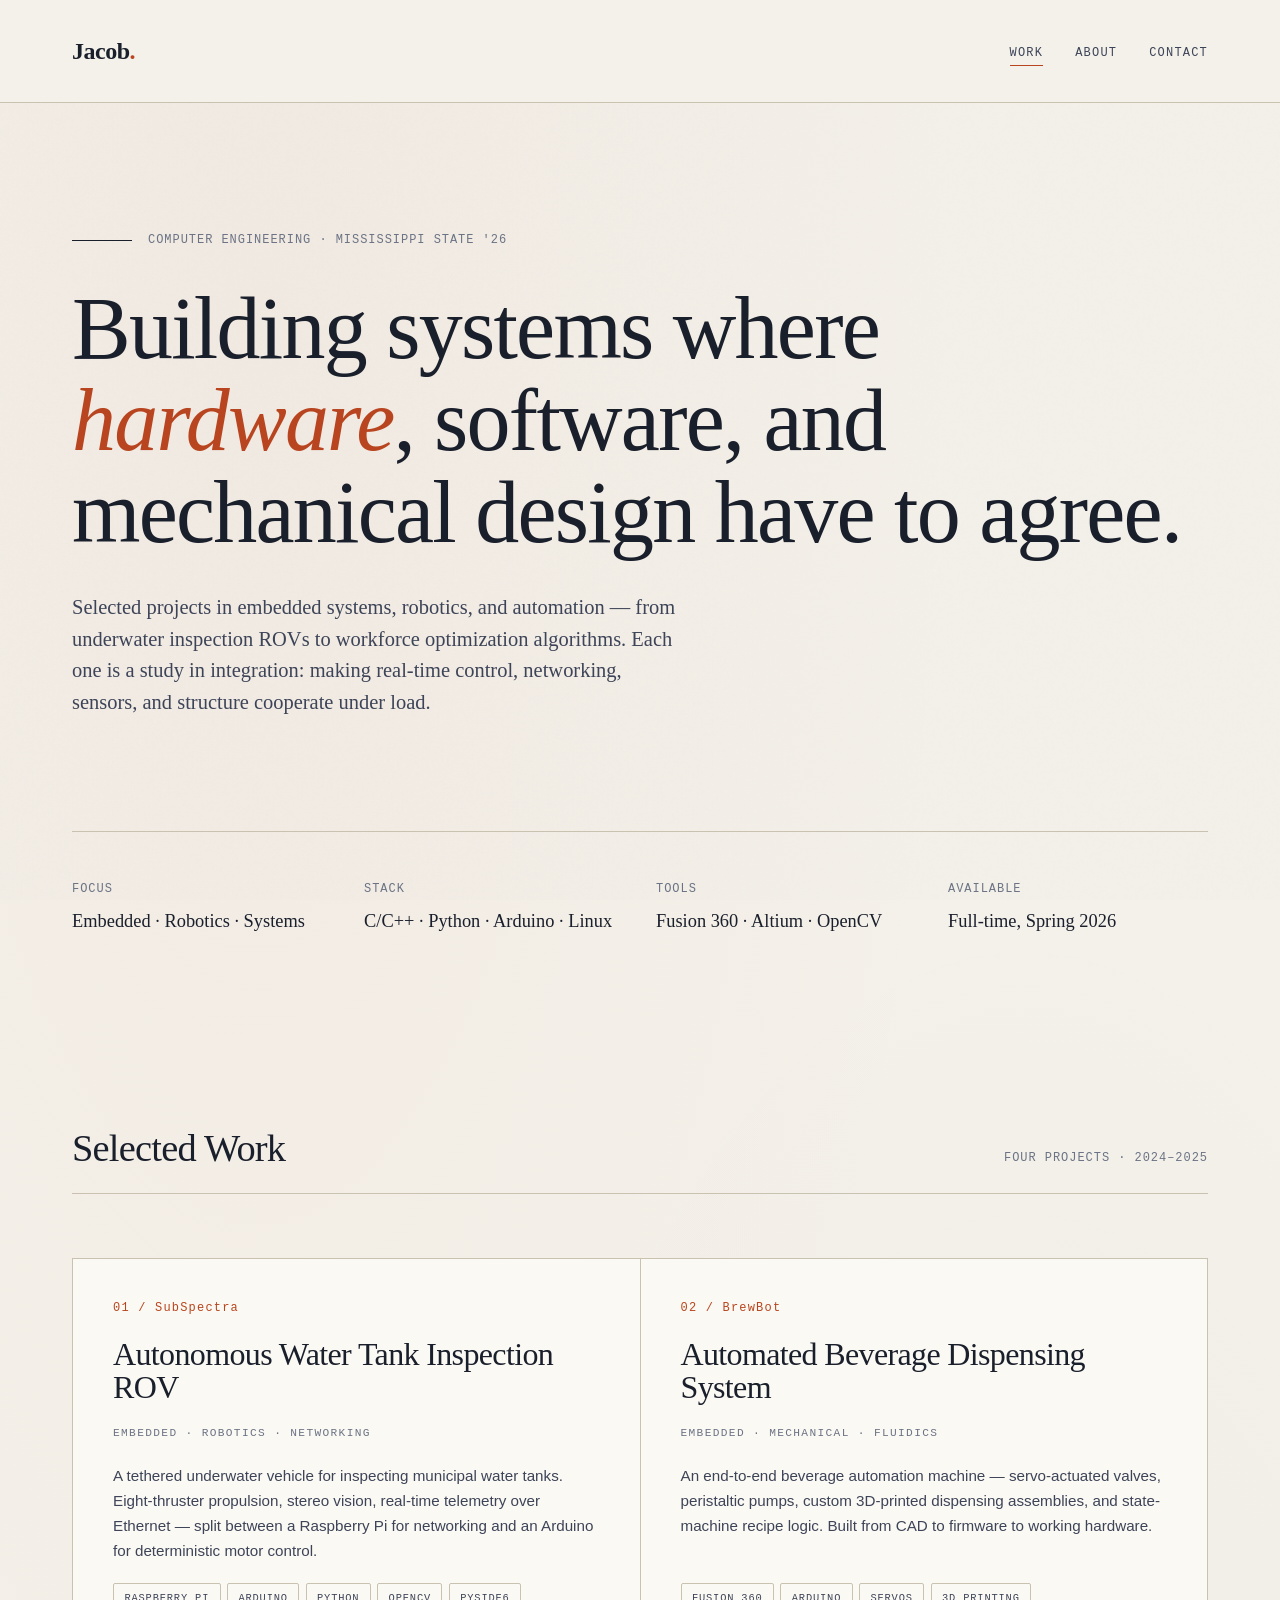
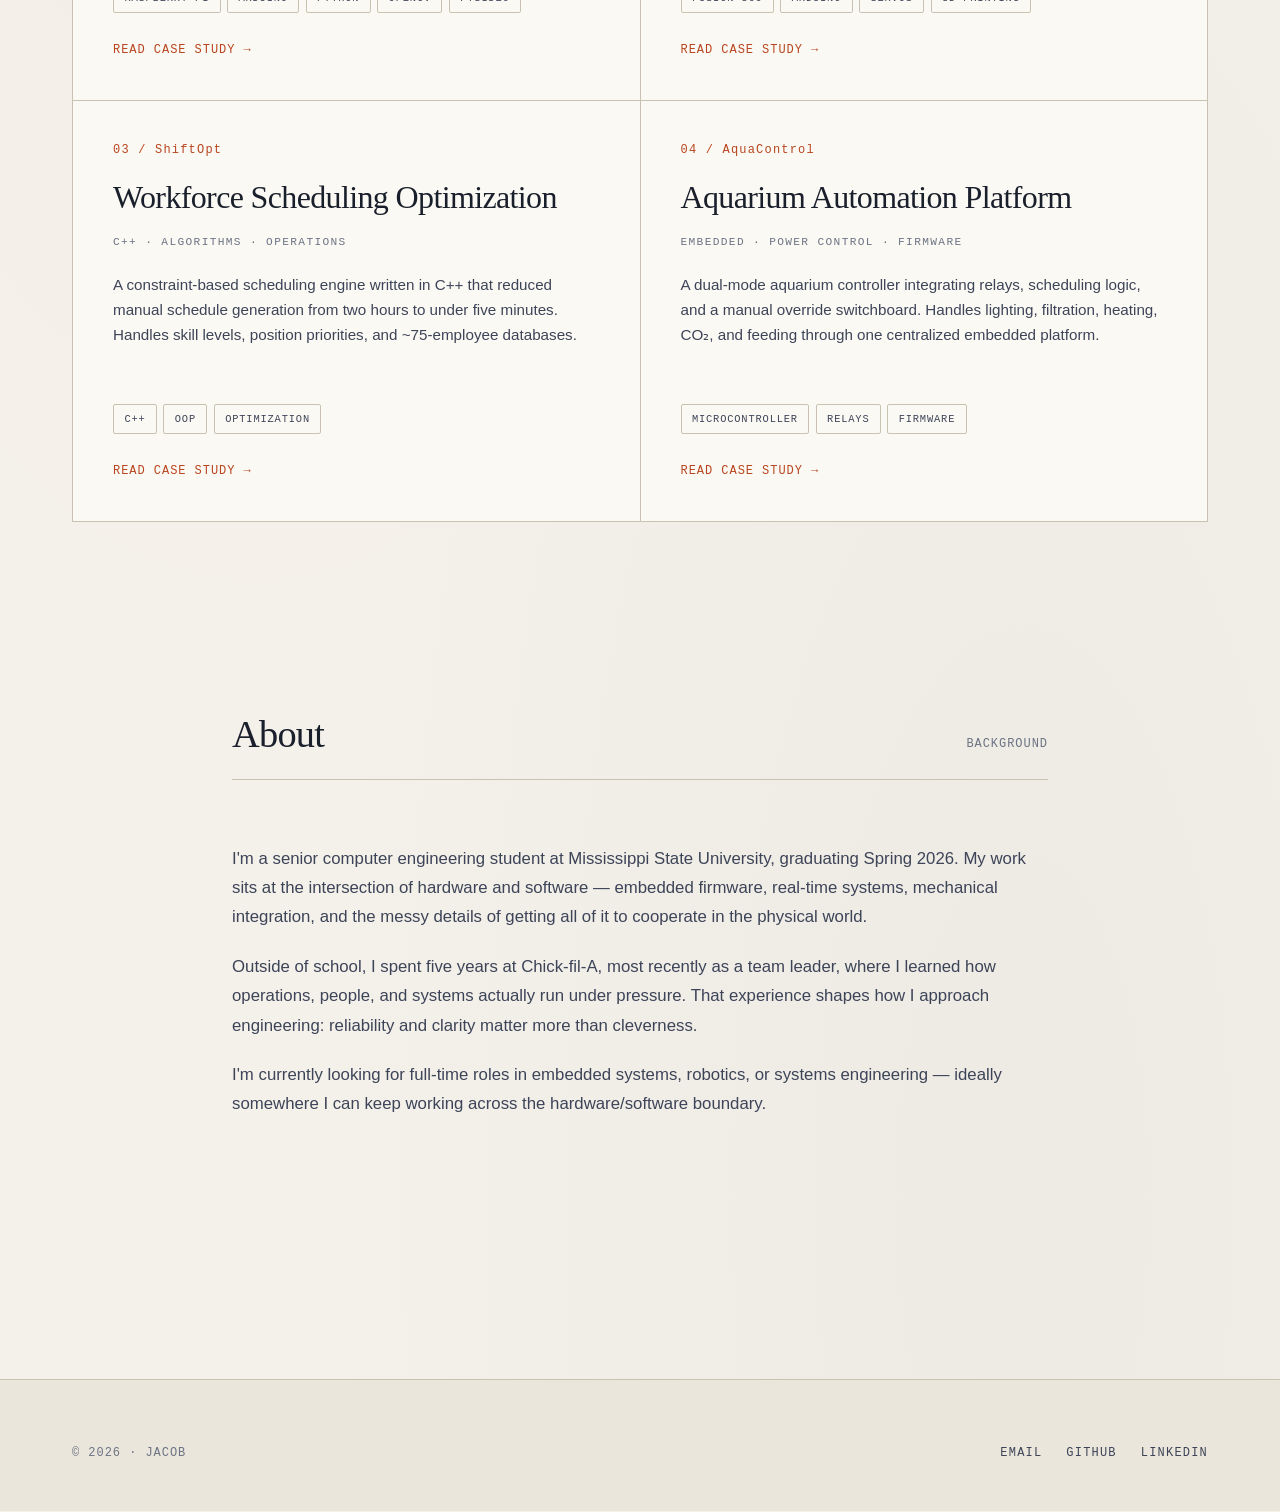
==== index.html @ 17104706 "Add files via upload" ====
<!DOCTYPE html>
<html lang="en">
<head>
<meta charset="UTF-8">
<meta name="viewport" content="width=device-width, initial-scale=1.0">
<title>Jacob — Engineering Portfolio</title>
<meta name="description" content="Computer engineering projects: embedded systems, ROV design, automation, optimization software.">
<link rel="stylesheet" href="css/style.css">
</head>
<body>

<header class="site-header">
  <div class="container">
    <a href="index.html" class="logo">Jacob<span class="dot">.</span></a>
    <nav>
      <ul>
        <li><a href="#work" class="active">Work</a></li>
        <li><a href="#about">About</a></li>
        <li><a href="#contact">Contact</a></li>
      </ul>
    </nav>
  </div>
</header>

<section class="hero">
  <div class="container">
    <div>
      <div class="hero-meta">
        <span class="line"></span>
        <span class="mono">Computer Engineering · Mississippi State '26</span>
      </div>
      <h1>Building systems where <em>hardware</em>, software, and mechanical design have to agree.</h1>
      <p class="lede">Selected projects in embedded systems, robotics, and automation — from underwater inspection ROVs to workforce optimization algorithms. Each one is a study in integration: making real-time control, networking, sensors, and structure cooperate under load.</p>
    </div>

    <div class="hero-fact-grid">
      <div class="fact">
        <span class="mono">Focus</span>
        <span class="value">Embedded · Robotics · Systems</span>
      </div>
      <div class="fact">
        <span class="mono">Stack</span>
        <span class="value">C/C++ · Python · Arduino · Linux</span>
      </div>
      <div class="fact">
        <span class="mono">Tools</span>
        <span class="value">Fusion 360 · Altium · OpenCV</span>
      </div>
      <div class="fact">
        <span class="mono">Available</span>
        <span class="value">Full-time, Spring 2026</span>
      </div>
    </div>
  </div>
</section>

<section class="section" id="work">
  <div class="container">
    <div class="section-header">
      <h2>Selected Work</h2>
      <span class="mono">Four projects · 2024–2025</span>
    </div>

    <div class="project-grid">

      <a href="subspectra.html" class="project-card fade-in">
        <span class="index-num">01 / SubSpectra</span>
        <h3>Autonomous Water Tank Inspection ROV</h3>
        <span class="subtitle">Embedded · Robotics · Networking</span>
        <p class="blurb">A tethered underwater vehicle for inspecting municipal water tanks. Eight-thruster propulsion, stereo vision, real-time telemetry over Ethernet — split between a Raspberry Pi for networking and an Arduino for deterministic motor control.</p>
        <div class="tags">
          <span class="tag">Raspberry Pi</span>
          <span class="tag">Arduino</span>
          <span class="tag">Python</span>
          <span class="tag">OpenCV</span>
          <span class="tag">PySide6</span>
        </div>
        <span class="read-more">Read case study <span class="arrow">→</span></span>
      </a>

      <a href="brewbot.html" class="project-card fade-in">
        <span class="index-num">02 / BrewBot</span>
        <h3>Automated Beverage Dispensing System</h3>
        <span class="subtitle">Embedded · Mechanical · Fluidics</span>
        <p class="blurb">An end-to-end beverage automation machine — servo-actuated valves, peristaltic pumps, custom 3D-printed dispensing assemblies, and state-machine recipe logic. Built from CAD to firmware to working hardware.</p>
        <div class="tags">
          <span class="tag">Fusion 360</span>
          <span class="tag">Arduino</span>
          <span class="tag">Servos</span>
          <span class="tag">3D Printing</span>
        </div>
        <span class="read-more">Read case study <span class="arrow">→</span></span>
      </a>

      <a href="shiftopt.html" class="project-card fade-in">
        <span class="index-num">03 / ShiftOpt</span>
        <h3>Workforce Scheduling Optimization</h3>
        <span class="subtitle">C++ · Algorithms · Operations</span>
        <p class="blurb">A constraint-based scheduling engine written in C++ that reduced manual schedule generation from two hours to under five minutes. Handles skill levels, position priorities, and ~75-employee databases.</p>
        <div class="tags">
          <span class="tag">C++</span>
          <span class="tag">OOP</span>
          <span class="tag">Optimization</span>
        </div>
        <span class="read-more">Read case study <span class="arrow">→</span></span>
      </a>

      <a href="aquacontrol.html" class="project-card fade-in">
        <span class="index-num">04 / AquaControl</span>
        <h3>Aquarium Automation Platform</h3>
        <span class="subtitle">Embedded · Power Control · Firmware</span>
        <p class="blurb">A dual-mode aquarium controller integrating relays, scheduling logic, and a manual override switchboard. Handles lighting, filtration, heating, CO₂, and feeding through one centralized embedded platform.</p>
        <div class="tags">
          <span class="tag">Microcontroller</span>
          <span class="tag">Relays</span>
          <span class="tag">Firmware</span>
        </div>
        <span class="read-more">Read case study <span class="arrow">→</span></span>
      </a>

    </div>
  </div>
</section>

<section class="section" id="about">
  <div class="container-narrow">
    <div class="section-header">
      <h2>About</h2>
      <span class="mono">Background</span>
    </div>
    <div class="prose" style="padding-top: 0;">
      <p>I'm a senior computer engineering student at Mississippi State University, graduating Spring 2026. My work sits at the intersection of hardware and software — embedded firmware, real-time systems, mechanical integration, and the messy details of getting all of it to cooperate in the physical world.</p>
      <p>Outside of school, I spent five years at Chick-fil-A, most recently as a team leader, where I learned how operations, people, and systems actually run under pressure. That experience shapes how I approach engineering: reliability and clarity matter more than cleverness.</p>
      <p>I'm currently looking for full-time roles in embedded systems, robotics, or systems engineering — ideally somewhere I can keep working across the hardware/software boundary.</p>
    </div>
  </div>
</section>

<footer id="contact">
  <div class="container">
    <span class="mono">© 2026 · Jacob</span>
    <div class="links">
      <a href="mailto:jacobryan764@icloud.com">Email</a>
      <a href="https://github.com/r4zt8bsbwf-svg" target="_blank">GitHub</a>
      <a href="https://linkedin.com/in/jacob-robinson-77b7b838a/" target="_blank">LinkedIn</a>
    </div>
  </div>
</footer>

<div class="lightbox" id="lightbox">
  <button class="lightbox-close">Close ✕</button>
  <img src="" alt="">
</div>

<script src="js/main.js"></script>
</body>
</html>
---- css/style.css ----
/* =========================================================
   Jacob — Engineering Portfolio
   Aesthetic: refined editorial / engineering monograph
   ========================================================= */

:root {
  --bg: #f4f1ea;
  --bg-deep: #ebe6db;
  --ink: #1a1f2c;
  --ink-soft: #3d4458;
  --ink-mute: #6b7384;
  --rule: #c9c2b1;
  --accent: #b8451f;
  --accent-soft: #d97a52;
  --paper: #fbf9f3;
  --shadow: 0 1px 0 rgba(26, 31, 44, 0.04), 0 24px 48px -24px rgba(26, 31, 44, 0.18);
}

@import url('https://fonts.googleapis.com/css2?family=Fraunces:opsz,wght@9..144,400;9..144,500;9..144,600;9..144,700&family=Inter:wght@400;500;600&family=JetBrains+Mono:wght@400;500&display=swap');

* { box-sizing: border-box; margin: 0; padding: 0; }

html { scroll-behavior: smooth; }

body {
  font-family: 'Inter', -apple-system, sans-serif;
  background: var(--bg);
  color: var(--ink);
  line-height: 1.6;
  font-size: 16px;
  -webkit-font-smoothing: antialiased;
  background-image:
    radial-gradient(at 20% 10%, rgba(184, 69, 31, 0.04) 0px, transparent 50%),
    radial-gradient(at 80% 90%, rgba(26, 31, 44, 0.03) 0px, transparent 50%);
  min-height: 100vh;
}

/* Subtle paper grain */
body::before {
  content: '';
  position: fixed;
  inset: 0;
  pointer-events: none;
  z-index: 1;
  opacity: 0.4;
  background-image: url("data:image/svg+xml,%3Csvg viewBox='0 0 200 200' xmlns='http://www.w3.org/2000/svg'%3E%3Cfilter id='n'%3E%3CfeTurbulence type='fractalNoise' baseFrequency='0.9' numOctaves='3'/%3E%3CfeColorMatrix values='0 0 0 0 0.1 0 0 0 0 0.1 0 0 0 0 0.15 0 0 0 0.03 0'/%3E%3C/filter%3E%3Crect width='100%25' height='100%25' filter='url(%23n)'/%3E%3C/svg%3E");
}

/* =========================================================
   Typography
   ========================================================= */
.display, h1, h2, h3 {
  font-family: 'Fraunces', Georgia, serif;
  font-weight: 500;
  letter-spacing: -0.02em;
  line-height: 1.05;
  color: var(--ink);
}

.mono {
  font-family: 'JetBrains Mono', 'Courier New', monospace;
  font-size: 0.75rem;
  letter-spacing: 0.08em;
  text-transform: uppercase;
  color: var(--ink-mute);
}

a { color: inherit; text-decoration: none; }

/* =========================================================
   Layout
   ========================================================= */
.container {
  max-width: 1200px;
  margin: 0 auto;
  padding: 0 2rem;
  position: relative;
  z-index: 2;
}

.container-narrow {
  max-width: 880px;
  margin: 0 auto;
  padding: 0 2rem;
  position: relative;
  z-index: 2;
}

/* =========================================================
   Header / Nav
   ========================================================= */
header.site-header {
  padding: 2rem 0;
  border-bottom: 1px solid var(--rule);
  position: sticky;
  top: 0;
  background: rgba(244, 241, 234, 0.92);
  backdrop-filter: blur(12px);
  -webkit-backdrop-filter: blur(12px);
  z-index: 50;
}

.site-header .container {
  display: flex;
  justify-content: space-between;
  align-items: center;
}

.logo {
  font-family: 'Fraunces', serif;
  font-size: 1.5rem;
  font-weight: 600;
  letter-spacing: -0.02em;
}

.logo .dot {
  color: var(--accent);
}

nav ul {
  list-style: none;
  display: flex;
  gap: 2rem;
}

nav a {
  font-family: 'JetBrains Mono', monospace;
  font-size: 0.75rem;
  letter-spacing: 0.1em;
  text-transform: uppercase;
  color: var(--ink-soft);
  transition: color 0.2s;
  position: relative;
}

nav a:hover { color: var(--accent); }

nav a.active::after {
  content: '';
  position: absolute;
  left: 0;
  right: 0;
  bottom: -6px;
  height: 1px;
  background: var(--accent);
}

/* =========================================================
   Hero
   ========================================================= */
.hero {
  padding: 8rem 0 6rem;
  position: relative;
}

.hero .container {
  display: grid;
  grid-template-columns: 1fr;
  gap: 3rem;
}

.hero-meta {
  display: flex;
  align-items: center;
  gap: 1rem;
  margin-bottom: 2rem;
}

.hero-meta .line {
  flex: 0 0 60px;
  height: 1px;
  background: var(--ink);
}

.hero h1 {
  font-size: clamp(2.75rem, 7vw, 5.5rem);
  margin-bottom: 2rem;
}

.hero h1 em {
  font-style: italic;
  color: var(--accent);
  font-weight: 400;
}

.hero .lede {
  font-family: 'Fraunces', serif;
  font-size: clamp(1.1rem, 1.6vw, 1.35rem);
  font-weight: 400;
  max-width: 620px;
  color: var(--ink-soft);
  line-height: 1.55;
}

.hero-fact-grid {
  display: grid;
  grid-template-columns: repeat(auto-fit, minmax(180px, 1fr));
  gap: 2rem;
  margin-top: 4rem;
  padding-top: 3rem;
  border-top: 1px solid var(--rule);
}

.fact .mono { display: block; margin-bottom: 0.5rem; }
.fact .value {
  font-family: 'Fraunces', serif;
  font-size: 1.15rem;
  color: var(--ink);
}

/* =========================================================
   Section frames
   ========================================================= */
.section {
  padding: 6rem 0;
  position: relative;
}

.section-header {
  display: flex;
  align-items: baseline;
  justify-content: space-between;
  margin-bottom: 4rem;
  padding-bottom: 1.5rem;
  border-bottom: 1px solid var(--rule);
}

.section-header h2 {
  font-size: clamp(1.75rem, 3vw, 2.5rem);
}

.section-header .mono {
  flex-shrink: 0;
}

/* =========================================================
   Project Grid (index)
   ========================================================= */
.project-grid {
  display: grid;
  grid-template-columns: repeat(2, 1fr);
  gap: 1px;
  background: var(--rule);
  border: 1px solid var(--rule);
}

.project-card {
  background: var(--paper);
  padding: 2.5rem;
  display: flex;
  flex-direction: column;
  gap: 1.25rem;
  transition: background 0.3s, transform 0.3s;
  min-height: 420px;
  position: relative;
  overflow: hidden;
}

.project-card:hover {
  background: var(--bg-deep);
}

.project-card .index-num {
  font-family: 'JetBrains Mono', monospace;
  font-size: 0.75rem;
  letter-spacing: 0.1em;
  color: var(--accent);
}

.project-card h3 {
  font-size: 2rem;
  margin: 0;
}

.project-card .subtitle {
  font-family: 'JetBrains Mono', monospace;
  font-size: 0.7rem;
  letter-spacing: 0.12em;
  text-transform: uppercase;
  color: var(--ink-mute);
}

.project-card .blurb {
  color: var(--ink-soft);
  font-size: 0.95rem;
  line-height: 1.65;
  flex-grow: 1;
}

.project-card .tags {
  display: flex;
  flex-wrap: wrap;
  gap: 0.4rem;
  margin-top: auto;
}

.tag {
  font-family: 'JetBrains Mono', monospace;
  font-size: 0.65rem;
  letter-spacing: 0.08em;
  text-transform: uppercase;
  padding: 0.35rem 0.65rem;
  border: 1px solid var(--rule);
  color: var(--ink-soft);
  border-radius: 2px;
}

.project-card .read-more {
  display: inline-flex;
  align-items: center;
  gap: 0.5rem;
  font-family: 'JetBrains Mono', monospace;
  font-size: 0.75rem;
  letter-spacing: 0.08em;
  text-transform: uppercase;
  color: var(--accent);
  margin-top: 0.5rem;
  transition: gap 0.2s;
}

.project-card:hover .read-more {
  gap: 1rem;
}

.project-card .arrow {
  display: inline-block;
  transition: transform 0.3s;
}

.project-card:hover .arrow { transform: translateX(4px); }

/* =========================================================
   Project Page
   ========================================================= */
.project-hero {
  padding: 5rem 0 3rem;
  border-bottom: 1px solid var(--rule);
}

.crumbs {
  display: flex;
  align-items: center;
  gap: 0.75rem;
  margin-bottom: 2rem;
}

.crumbs a {
  font-family: 'JetBrains Mono', monospace;
  font-size: 0.7rem;
  letter-spacing: 0.1em;
  text-transform: uppercase;
  color: var(--ink-mute);
}

.crumbs a:hover { color: var(--accent); }
.crumbs .sep { color: var(--rule); }

.project-hero h1 {
  font-size: clamp(2.5rem, 6vw, 4.5rem);
  margin-bottom: 1rem;
}

.project-hero .tagline {
  font-family: 'Fraunces', serif;
  font-style: italic;
  font-size: 1.25rem;
  color: var(--ink-soft);
  max-width: 700px;
  margin-bottom: 2.5rem;
}

.project-meta {
  display: grid;
  grid-template-columns: repeat(auto-fit, minmax(150px, 1fr));
  gap: 2rem;
  margin-top: 3rem;
  padding-top: 2rem;
  border-top: 1px dashed var(--rule);
}

.meta-item .mono { display: block; margin-bottom: 0.4rem; }
.meta-item .value {
  font-family: 'Fraunces', serif;
  font-size: 1rem;
}

/* Long-form content */
.prose {
  padding: 5rem 0;
}

.prose h2 {
  font-size: 1.85rem;
  margin: 3rem 0 1.25rem;
  padding-top: 1rem;
  border-top: 1px solid var(--rule);
}

.prose h2:first-child {
  border-top: none;
  padding-top: 0;
  margin-top: 0;
}

.prose h3 {
  font-size: 1.25rem;
  margin: 2rem 0 0.75rem;
  color: var(--ink-soft);
}

.prose p {
  font-size: 1.05rem;
  color: var(--ink-soft);
  line-height: 1.75;
  margin-bottom: 1.25rem;
}

.prose ul {
  margin: 1rem 0 1.5rem 1.5rem;
  color: var(--ink-soft);
}

.prose li {
  margin-bottom: 0.5rem;
  line-height: 1.7;
}

.prose strong {
  color: var(--ink);
  font-weight: 600;
}

.callout {
  background: var(--paper);
  border-left: 3px solid var(--accent);
  padding: 1.5rem 1.75rem;
  margin: 2rem 0;
  font-family: 'Fraunces', serif;
  font-style: italic;
  font-size: 1.1rem;
  color: var(--ink-soft);
  line-height: 1.6;
}

/* =========================================================
   Image Gallery
   ========================================================= */
.gallery-section {
  padding: 4rem 0;
  background: var(--paper);
  border-top: 1px solid var(--rule);
  border-bottom: 1px solid var(--rule);
}

.gallery {
  display: grid;
  grid-template-columns: repeat(auto-fill, minmax(280px, 1fr));
  gap: 1rem;
}

.gallery-item {
  position: relative;
  aspect-ratio: 4 / 3;
  background: var(--bg-deep);
  overflow: hidden;
  cursor: pointer;
  border: 1px solid var(--rule);
}

.gallery-item img {
  width: 100%;
  height: 100%;
  object-fit: cover;
  transition: transform 0.5s;
}

.gallery-item:hover img { transform: scale(1.03); }

.gallery-empty {
  display: flex;
  flex-direction: column;
  align-items: center;
  justify-content: center;
  text-align: center;
  color: var(--ink-mute);
  padding: 2rem;
  border: 2px dashed var(--rule);
  background: transparent;
}

.gallery-empty .mono {
  margin-bottom: 0.75rem;
  color: var(--accent);
}

.gallery-empty p {
  font-size: 0.9rem;
  color: var(--ink-mute);
}

/* Drag-over states */
.drop-zone {
  position: relative;
  transition: background 0.2s, border-color 0.2s;
}

.drop-zone.dragover {
  background: rgba(184, 69, 31, 0.06);
  border-color: var(--accent) !important;
}

.drop-zone.dragover::after {
  content: 'Drop to preview';
  position: absolute;
  inset: 0;
  display: flex;
  align-items: center;
  justify-content: center;
  font-family: 'JetBrains Mono', monospace;
  font-size: 0.8rem;
  letter-spacing: 0.1em;
  text-transform: uppercase;
  color: var(--accent);
  pointer-events: none;
  background: rgba(244, 241, 234, 0.7);
}

/* =========================================================
   3D Model Viewer
   ========================================================= */
.model-section {
  padding: 5rem 0;
}

.model-section h2 {
  font-size: 1.85rem;
  margin-bottom: 0.5rem;
}

.model-section .sub {
  color: var(--ink-mute);
  margin-bottom: 2rem;
  font-size: 0.95rem;
}

.model-viewer {
  width: 100%;
  height: 520px;
  background: linear-gradient(180deg, #2a3142 0%, #1a1f2c 100%);
  border: 1px solid var(--rule);
  position: relative;
  overflow: hidden;
}

.model-viewer canvas {
  display: block;
  width: 100% !important;
  height: 100% !important;
}

.model-controls {
  position: absolute;
  bottom: 1rem;
  left: 1rem;
  display: flex;
  gap: 0.5rem;
  z-index: 5;
}

.model-controls button {
  background: rgba(255, 255, 255, 0.1);
  color: white;
  border: 1px solid rgba(255, 255, 255, 0.2);
  padding: 0.5rem 0.9rem;
  font-family: 'JetBrains Mono', monospace;
  font-size: 0.7rem;
  letter-spacing: 0.1em;
  text-transform: uppercase;
  cursor: pointer;
  backdrop-filter: blur(6px);
  transition: background 0.2s;
}

.model-controls button:hover {
  background: rgba(255, 255, 255, 0.2);
}

.model-list {
  display: flex;
  gap: 0.5rem;
  margin-top: 1rem;
  flex-wrap: wrap;
}

.model-tab {
  font-family: 'JetBrains Mono', monospace;
  font-size: 0.7rem;
  letter-spacing: 0.1em;
  text-transform: uppercase;
  padding: 0.5rem 1rem;
  border: 1px solid var(--rule);
  background: var(--paper);
  color: var(--ink-soft);
  cursor: pointer;
  transition: all 0.2s;
}

.model-tab:hover, .model-tab.active {
  border-color: var(--ink);
  background: var(--ink);
  color: var(--paper);
}

.model-empty {
  position: absolute;
  inset: 0;
  display: flex;
  flex-direction: column;
  align-items: center;
  justify-content: center;
  color: rgba(255, 255, 255, 0.7);
  text-align: center;
  padding: 2rem;
}

.model-empty .mono { color: var(--accent-soft); margin-bottom: 0.75rem; }
.model-empty p { font-size: 0.9rem; max-width: 360px; line-height: 1.6; }

/* =========================================================
   Lightbox
   ========================================================= */
.lightbox {
  position: fixed;
  inset: 0;
  background: rgba(15, 18, 26, 0.92);
  backdrop-filter: blur(8px);
  display: none;
  align-items: center;
  justify-content: center;
  z-index: 100;
  padding: 2rem;
  cursor: zoom-out;
}

.lightbox.active { display: flex; }

.lightbox img {
  max-width: 95%;
  max-height: 95%;
  object-fit: contain;
  box-shadow: 0 40px 80px rgba(0, 0, 0, 0.5);
}

.lightbox-close {
  position: absolute;
  top: 2rem;
  right: 2rem;
  background: none;
  border: 1px solid rgba(255, 255, 255, 0.3);
  color: white;
  padding: 0.5rem 1rem;
  font-family: 'JetBrains Mono', monospace;
  font-size: 0.7rem;
  letter-spacing: 0.1em;
  text-transform: uppercase;
  cursor: pointer;
}

/* =========================================================
   Footer
   ========================================================= */
footer {
  padding: 4rem 0 3rem;
  border-top: 1px solid var(--rule);
  margin-top: 4rem;
  background: var(--bg-deep);
}

footer .container {
  display: flex;
  justify-content: space-between;
  align-items: baseline;
  flex-wrap: wrap;
  gap: 1rem;
}

footer .mono { color: var(--ink-mute); }

footer .links {
  display: flex;
  gap: 1.5rem;
}

footer .links a {
  font-family: 'JetBrains Mono', monospace;
  font-size: 0.75rem;
  letter-spacing: 0.1em;
  text-transform: uppercase;
  color: var(--ink-soft);
  transition: color 0.2s;
}

footer .links a:hover { color: var(--accent); }

/* =========================================================
   Project Nav (between projects)
   ========================================================= */
.project-nav {
  display: flex;
  justify-content: space-between;
  padding: 3rem 0;
  border-top: 1px solid var(--rule);
}

.project-nav a {
  display: flex;
  flex-direction: column;
  gap: 0.5rem;
  transition: color 0.2s;
}

.project-nav a:hover { color: var(--accent); }

.project-nav .mono { color: var(--ink-mute); }
.project-nav .title {
  font-family: 'Fraunces', serif;
  font-size: 1.25rem;
  font-weight: 500;
}

.project-nav .next { text-align: right; }

/* =========================================================
   Responsive
   ========================================================= */
@media (max-width: 768px) {
  .container, .container-narrow { padding: 0 1.25rem; }

  .hero { padding: 4rem 0 3rem; }

  .project-grid { grid-template-columns: 1fr; }
  .project-card { min-height: auto; padding: 2rem 1.5rem; }
  .project-card h3 { font-size: 1.6rem; }

  .section-header {
    flex-direction: column;
    align-items: flex-start;
    gap: 0.75rem;
  }

  nav ul { gap: 1rem; }
  nav a { font-size: 0.7rem; }

  .model-viewer { height: 380px; }

  footer .container { flex-direction: column; align-items: flex-start; }
}

/* =========================================================
   Fade-in
   ========================================================= */
.fade-in {
  opacity: 0;
  transform: translateY(20px);
  transition: opacity 0.8s, transform 0.8s;
}

.fade-in.visible {
  opacity: 1;
  transform: translateY(0);
}
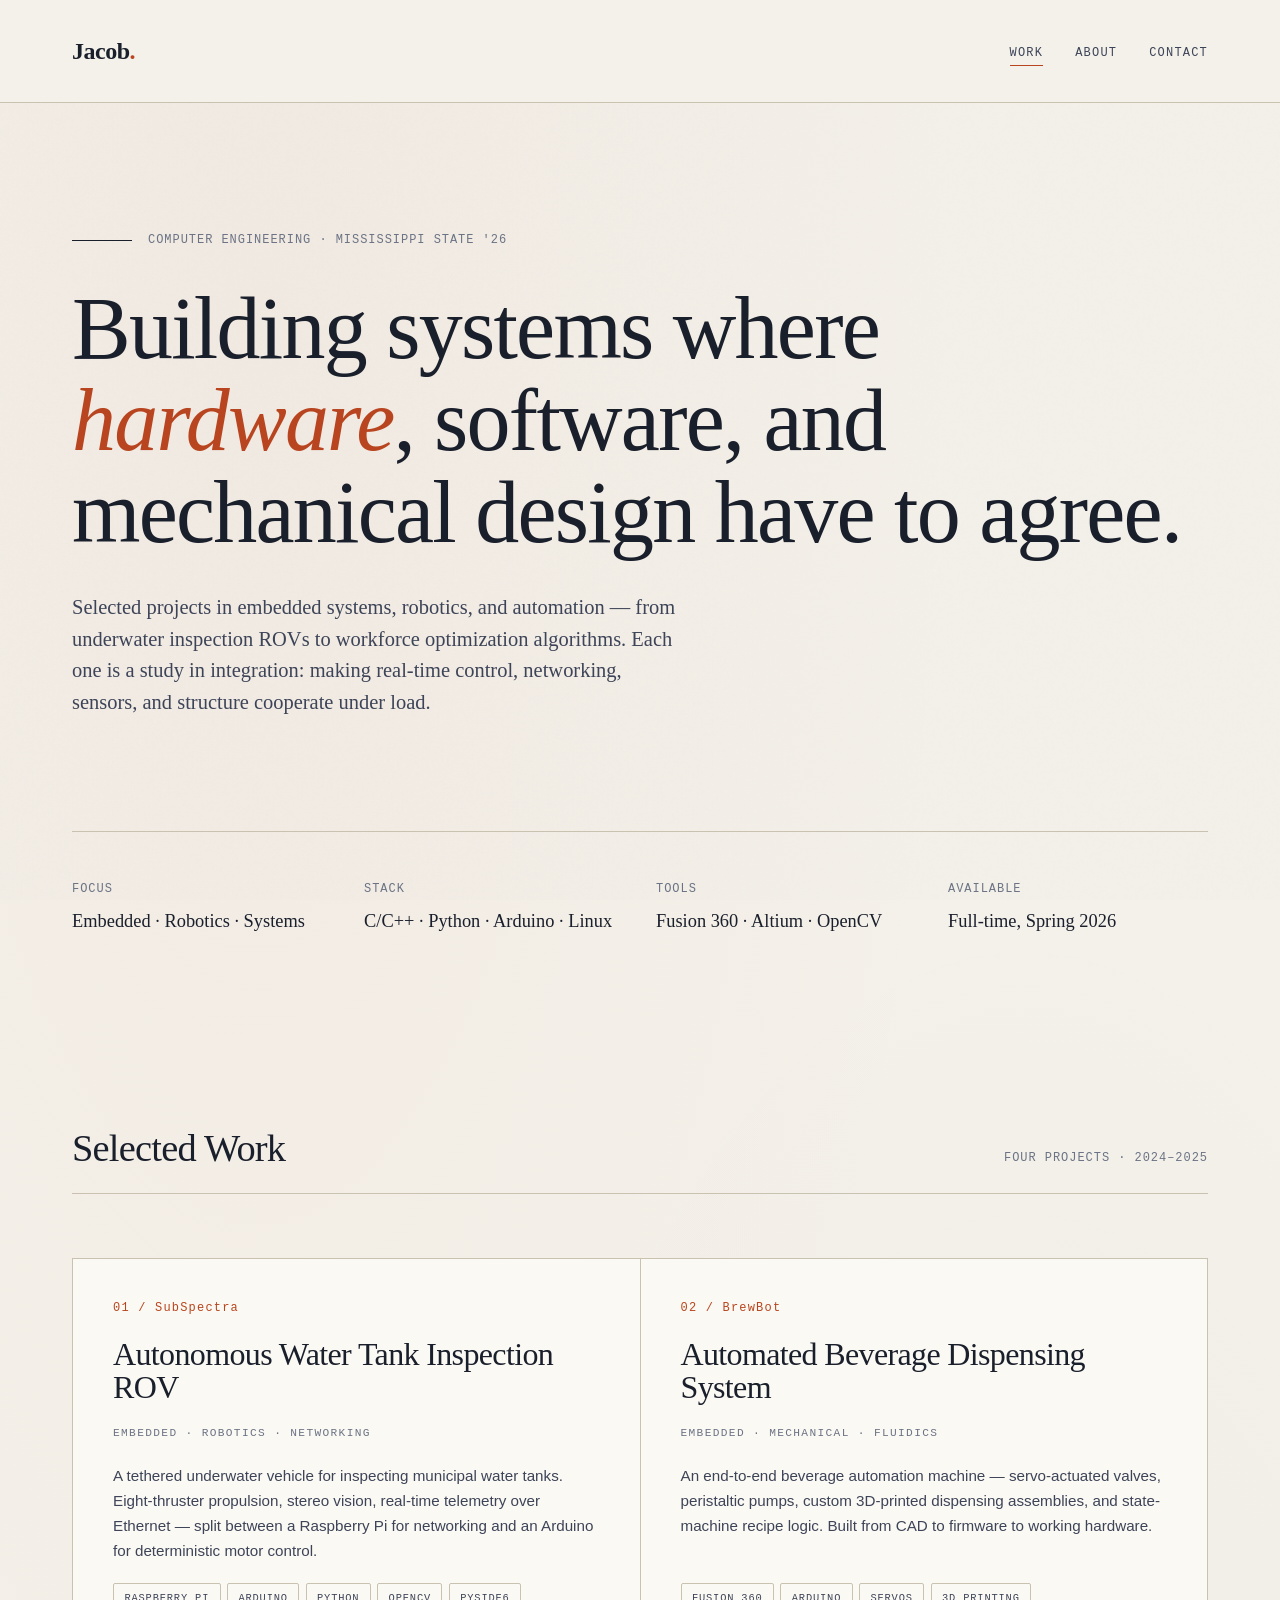
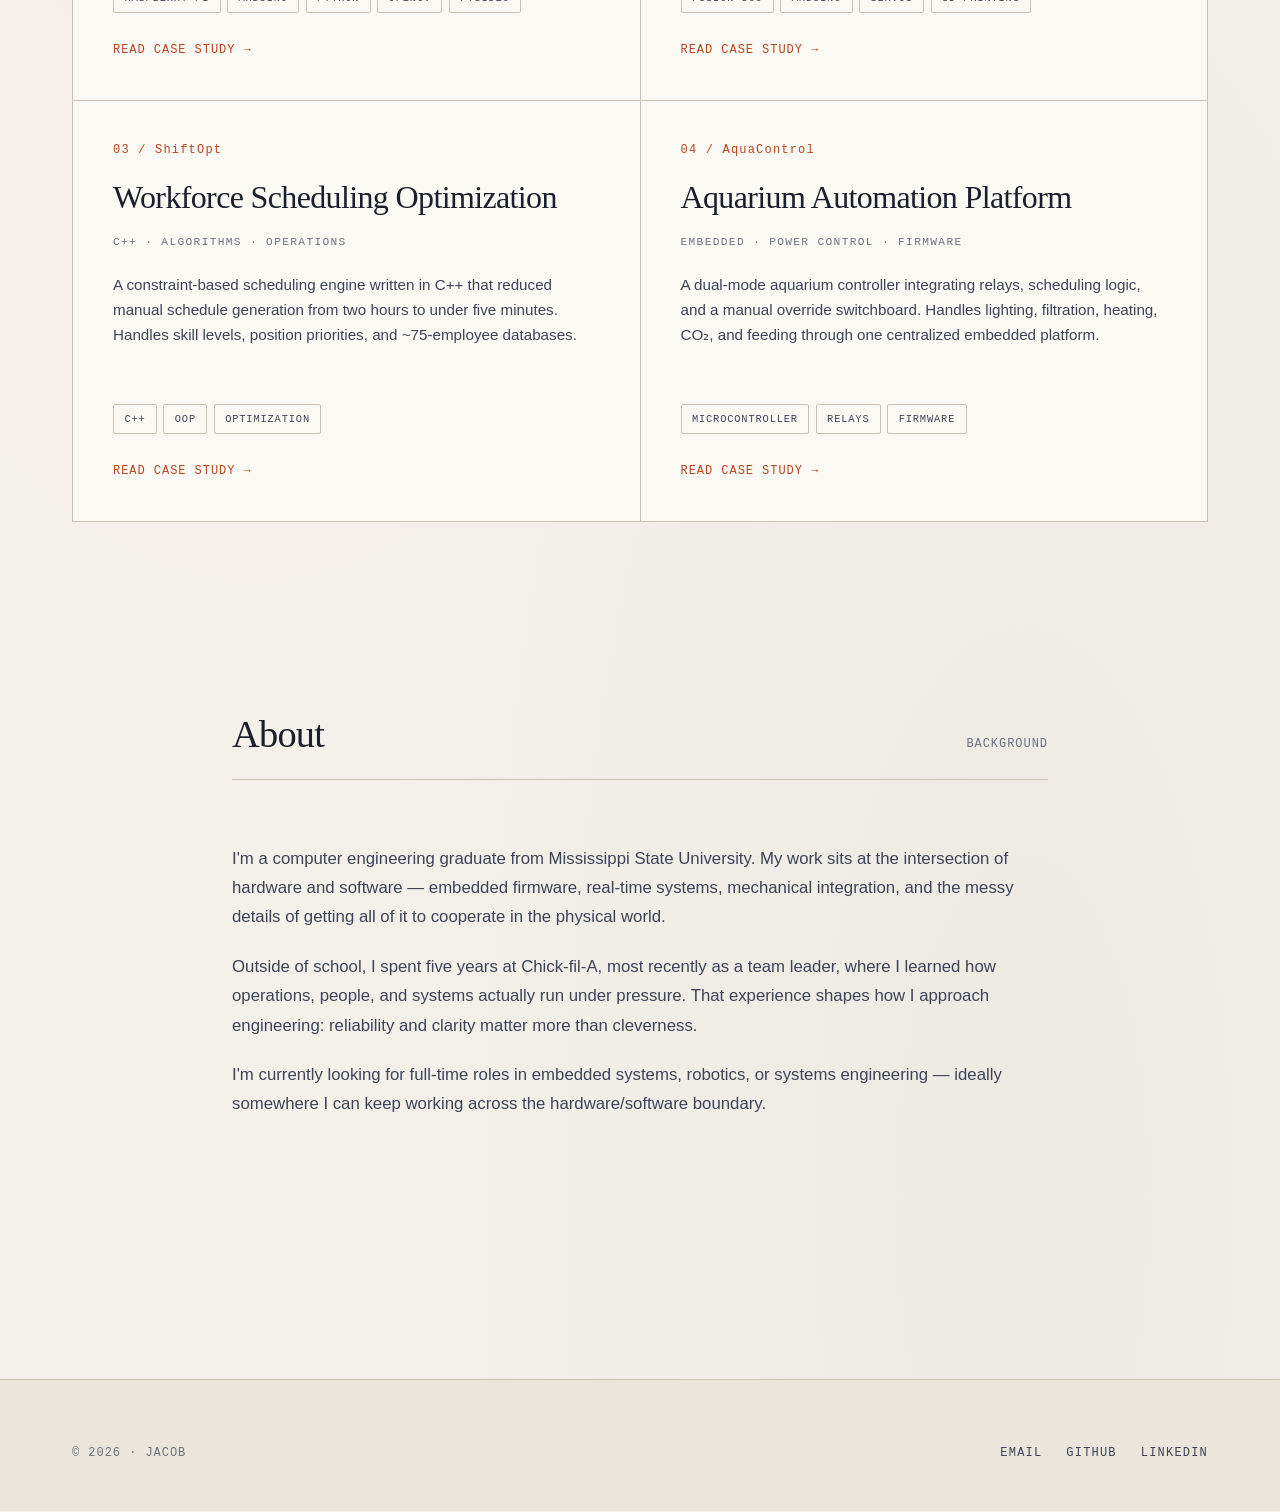
==== commit 4759c0bd: "Update index.html" ====
--- a/index.html
+++ b/index.html
@@ -129,7 +129,7 @@
       <span class="mono">Background</span>
     </div>
     <div class="prose" style="padding-top: 0;">
-      <p>I'm a senior computer engineering student at Mississippi State University, graduating Spring 2026. My work sits at the intersection of hardware and software — embedded firmware, real-time systems, mechanical integration, and the messy details of getting all of it to cooperate in the physical world.</p>
+      <p>I'm a computer engineering graduate from Mississippi State University. My work sits at the intersection of hardware and software — embedded firmware, real-time systems, mechanical integration, and the messy details of getting all of it to cooperate in the physical world.</p>
       <p>Outside of school, I spent five years at Chick-fil-A, most recently as a team leader, where I learned how operations, people, and systems actually run under pressure. That experience shapes how I approach engineering: reliability and clarity matter more than cleverness.</p>
       <p>I'm currently looking for full-time roles in embedded systems, robotics, or systems engineering — ideally somewhere I can keep working across the hardware/software boundary.</p>
     </div>
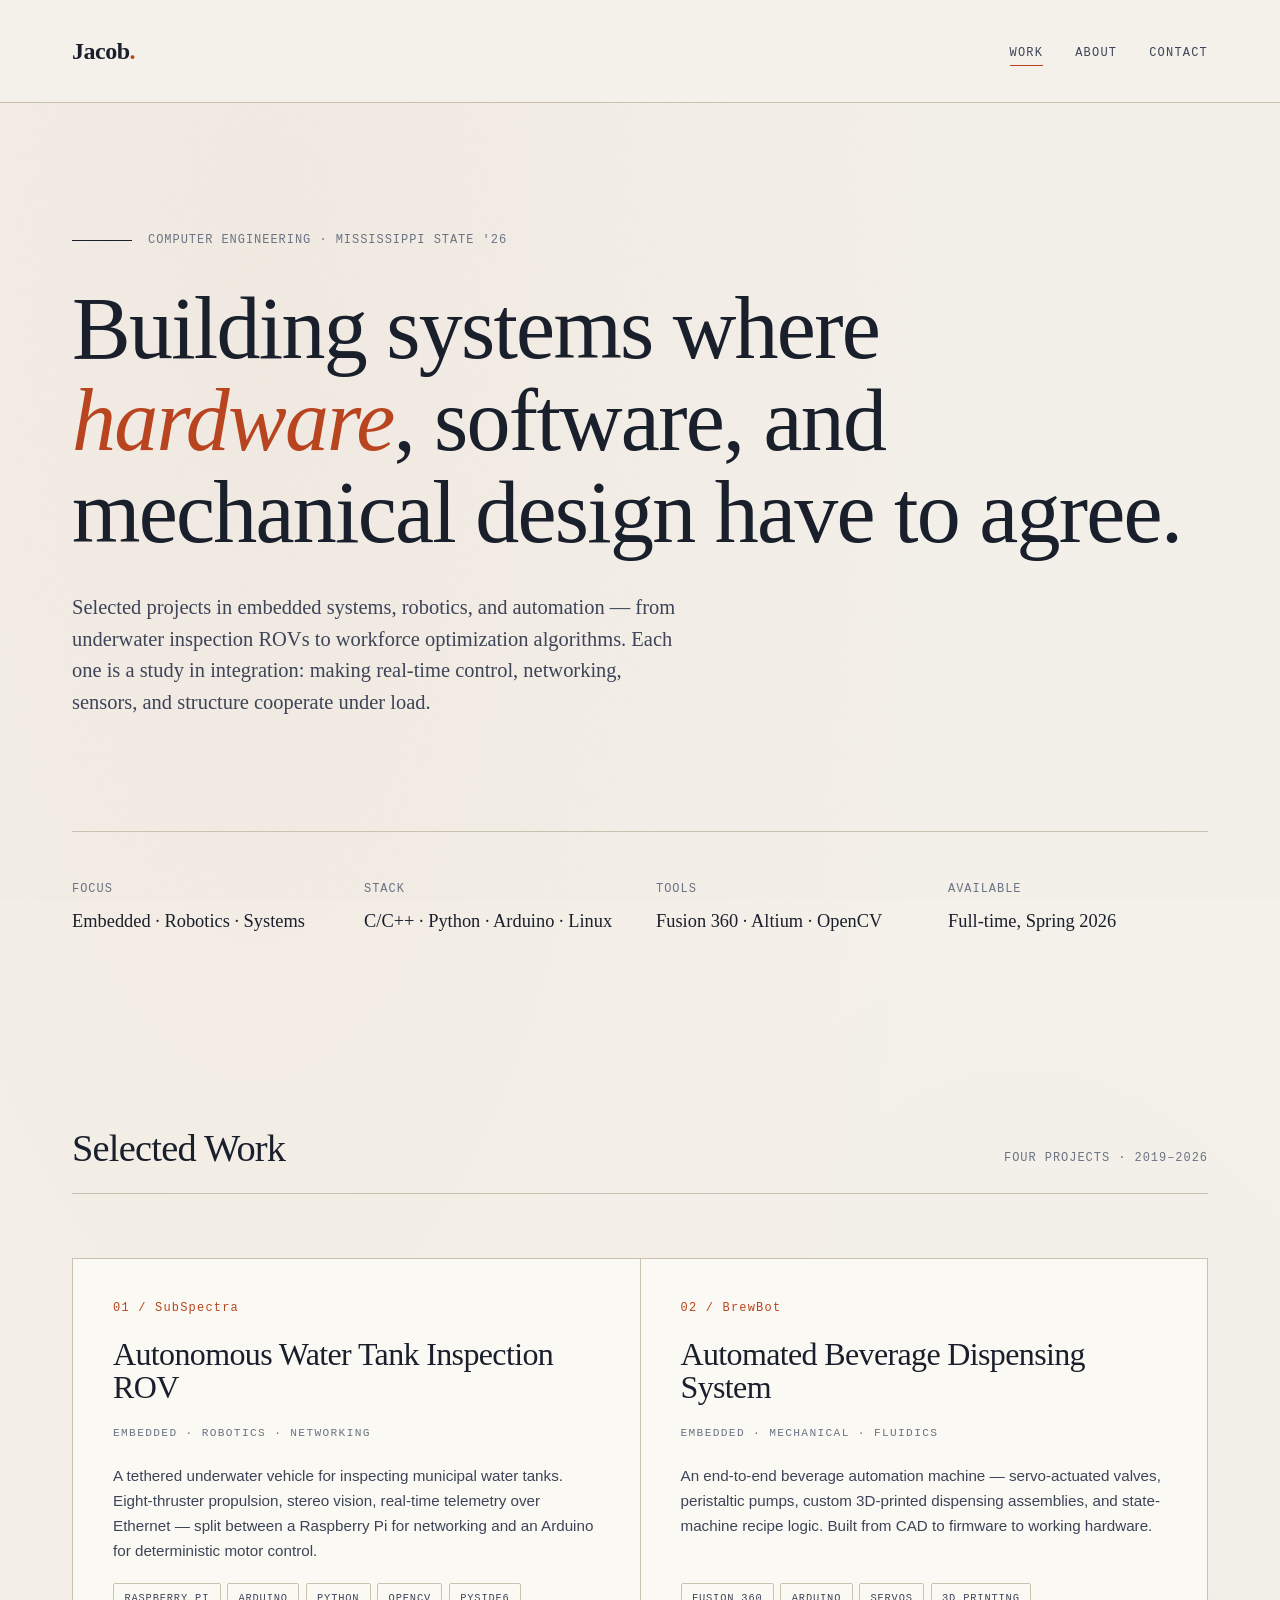
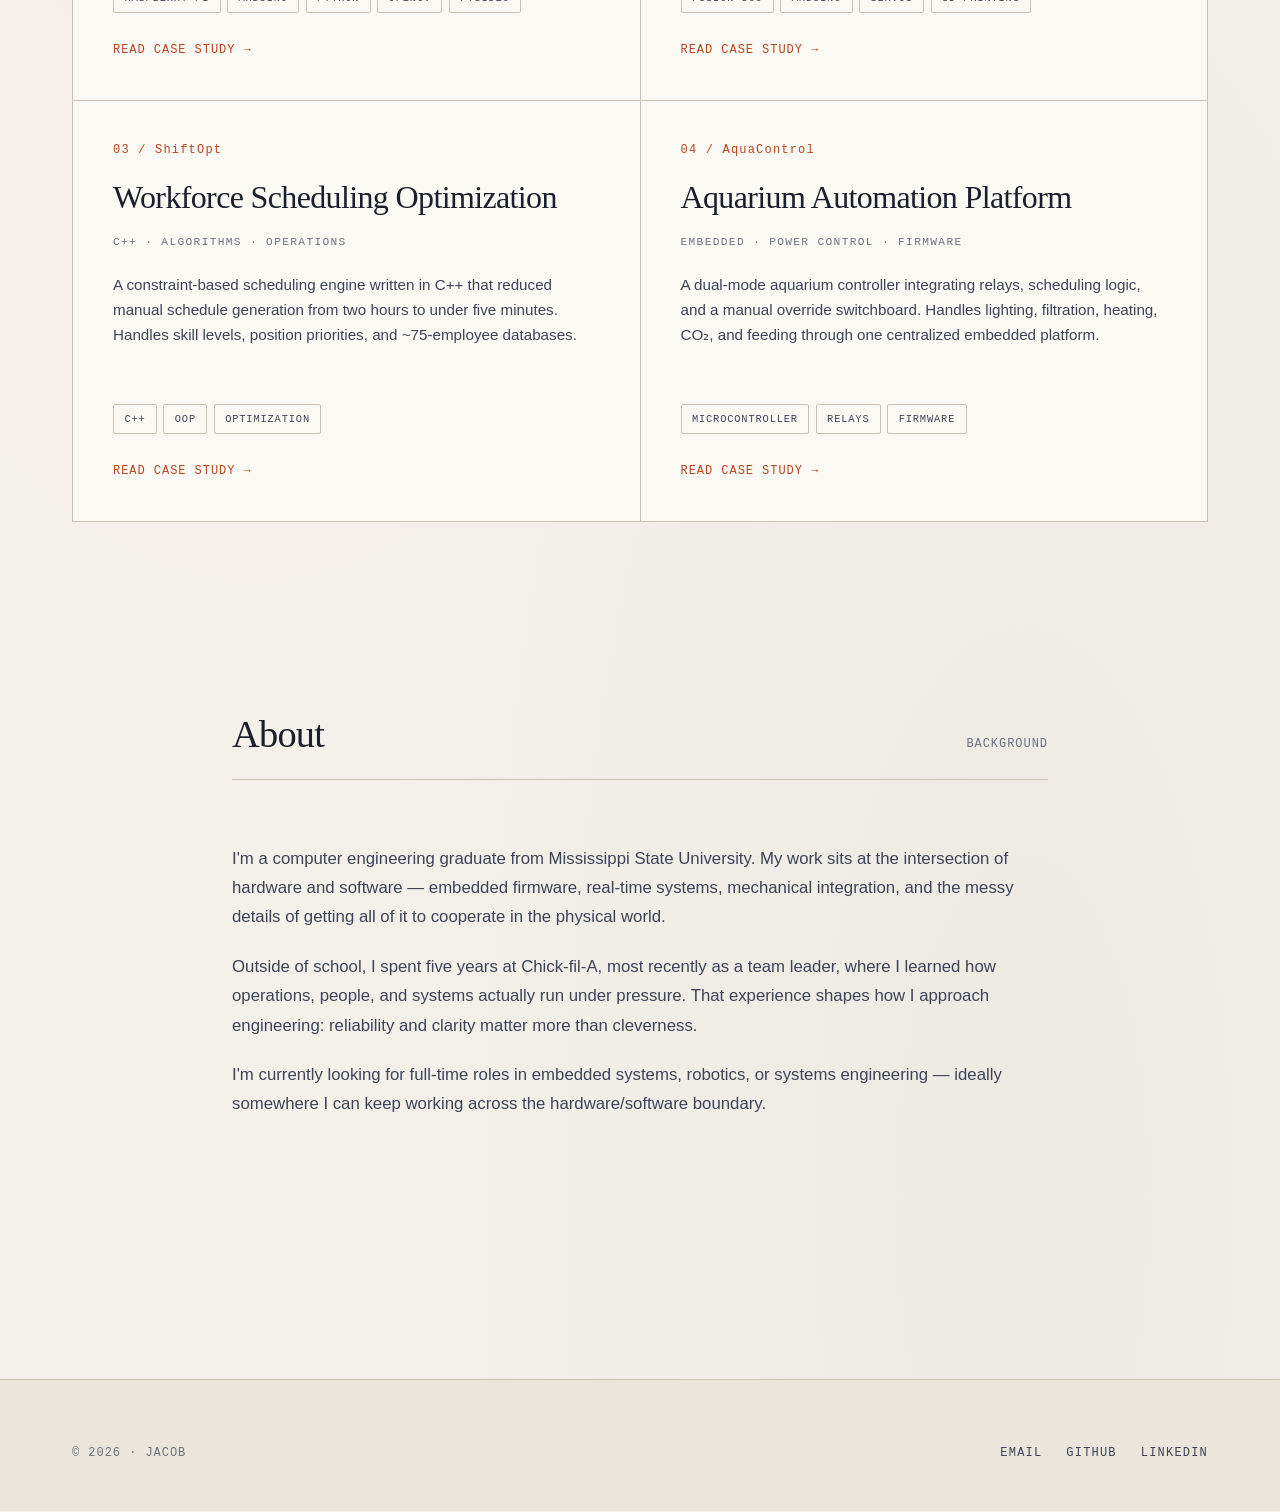
==== commit 1d79b5e8: "Update index.html" ====
--- a/index.html
+++ b/index.html
@@ -58,7 +58,7 @@
   <div class="container">
     <div class="section-header">
       <h2>Selected Work</h2>
-      <span class="mono">Four projects · 2024–2025</span>
+      <span class="mono">Four projects · 2019–2026</span>
     </div>
 
     <div class="project-grid">
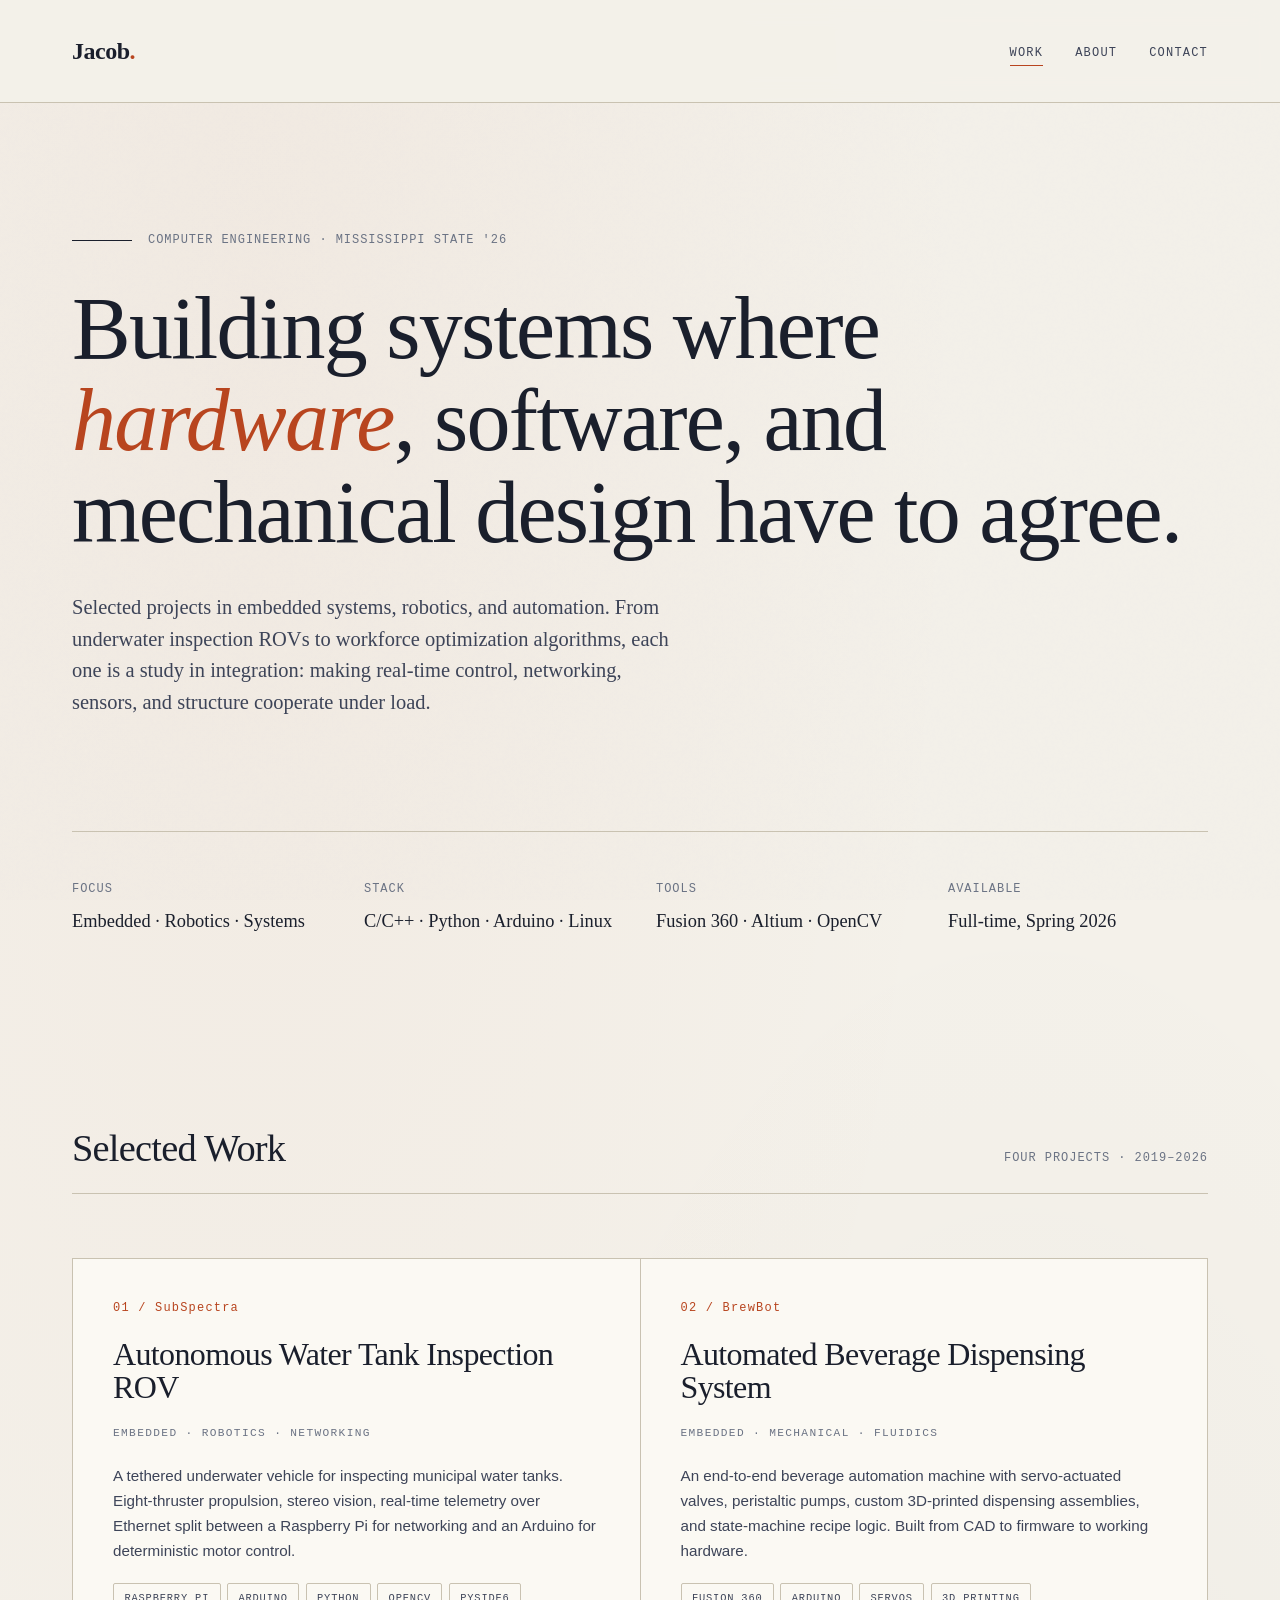
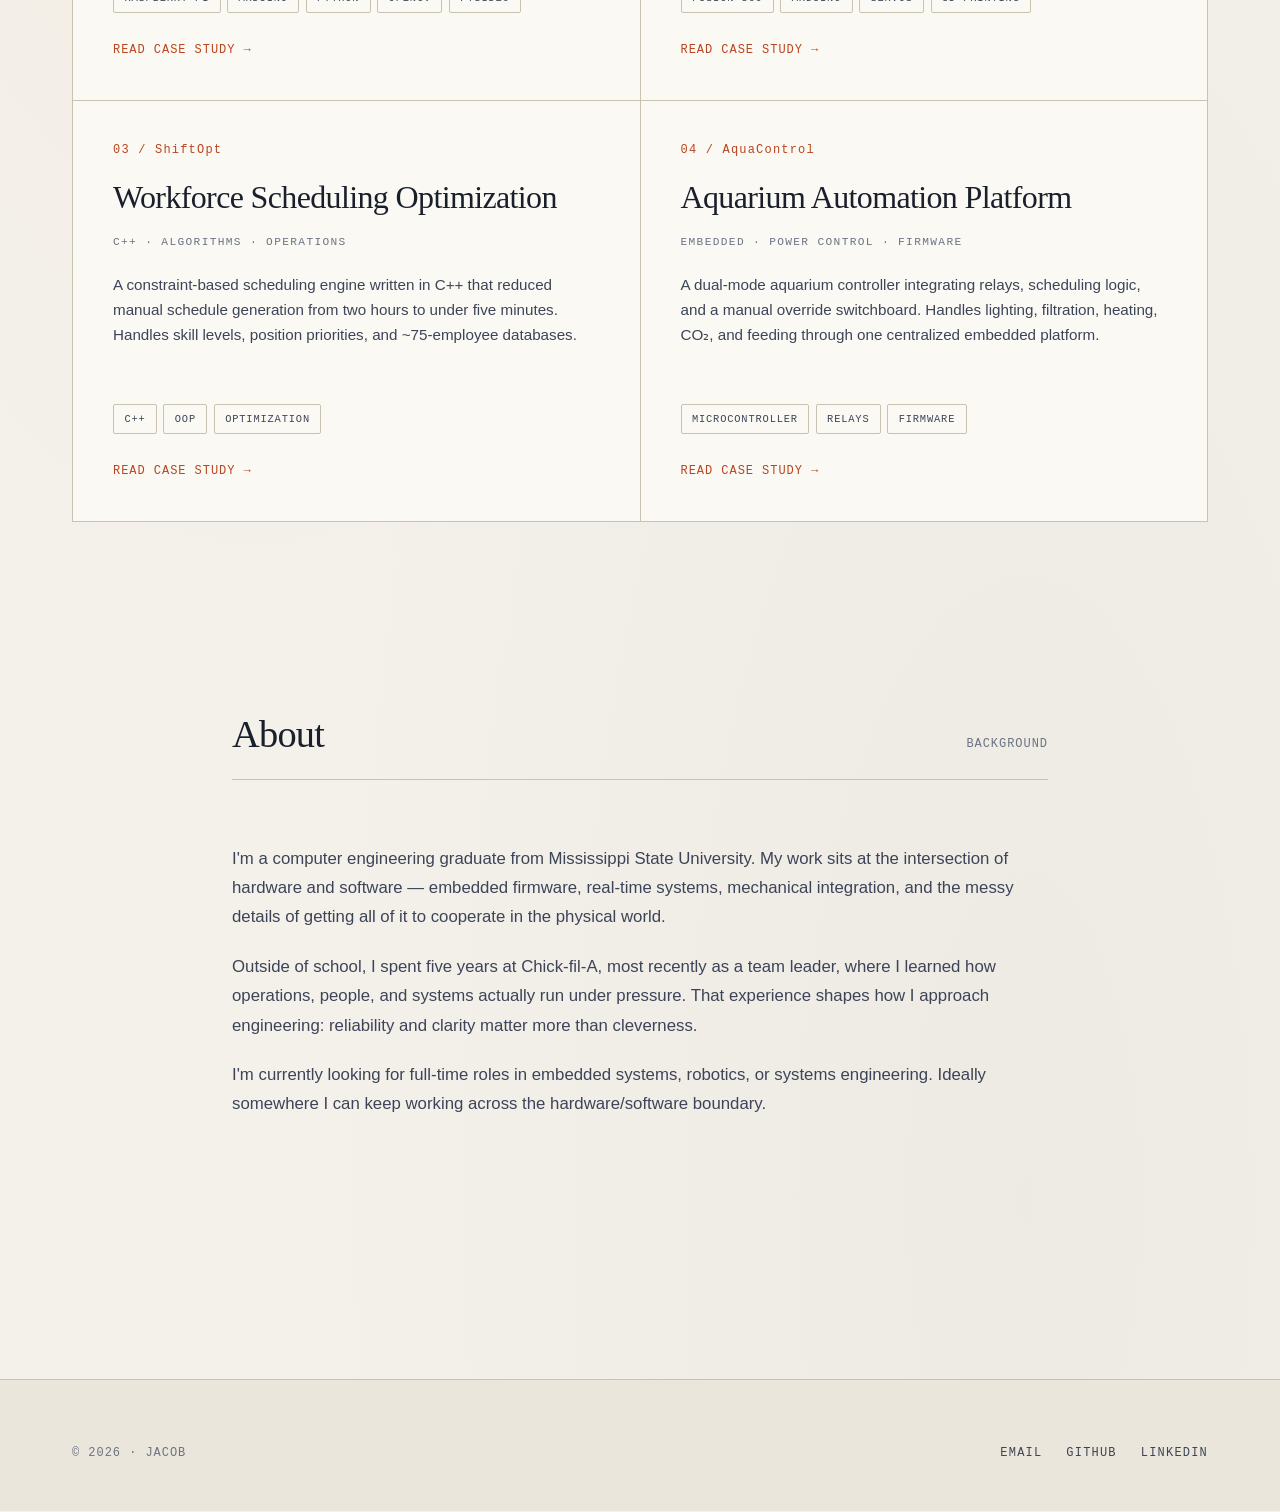
==== commit 575276bb: "Update index.html" ====
--- a/index.html
+++ b/index.html
@@ -30,7 +30,7 @@
         <span class="mono">Computer Engineering · Mississippi State '26</span>
       </div>
       <h1>Building systems where <em>hardware</em>, software, and mechanical design have to agree.</h1>
-      <p class="lede">Selected projects in embedded systems, robotics, and automation — from underwater inspection ROVs to workforce optimization algorithms. Each one is a study in integration: making real-time control, networking, sensors, and structure cooperate under load.</p>
+      <p class="lede">Selected projects in embedded systems, robotics, and automation. From underwater inspection ROVs to workforce optimization algorithms, each one is a study in integration: making real-time control, networking, sensors, and structure cooperate under load.</p>
     </div>
 
     <div class="hero-fact-grid">
@@ -67,7 +67,7 @@
         <span class="index-num">01 / SubSpectra</span>
         <h3>Autonomous Water Tank Inspection ROV</h3>
         <span class="subtitle">Embedded · Robotics · Networking</span>
-        <p class="blurb">A tethered underwater vehicle for inspecting municipal water tanks. Eight-thruster propulsion, stereo vision, real-time telemetry over Ethernet — split between a Raspberry Pi for networking and an Arduino for deterministic motor control.</p>
+        <p class="blurb">A tethered underwater vehicle for inspecting municipal water tanks. Eight-thruster propulsion, stereo vision, real-time telemetry over Ethernet split between a Raspberry Pi for networking and an Arduino for deterministic motor control.</p>
         <div class="tags">
           <span class="tag">Raspberry Pi</span>
           <span class="tag">Arduino</span>
@@ -82,7 +82,7 @@
         <span class="index-num">02 / BrewBot</span>
         <h3>Automated Beverage Dispensing System</h3>
         <span class="subtitle">Embedded · Mechanical · Fluidics</span>
-        <p class="blurb">An end-to-end beverage automation machine — servo-actuated valves, peristaltic pumps, custom 3D-printed dispensing assemblies, and state-machine recipe logic. Built from CAD to firmware to working hardware.</p>
+        <p class="blurb">An end-to-end beverage automation machine with servo-actuated valves, peristaltic pumps, custom 3D-printed dispensing assemblies, and state-machine recipe logic. Built from CAD to firmware to working hardware.</p>
         <div class="tags">
           <span class="tag">Fusion 360</span>
           <span class="tag">Arduino</span>
@@ -131,7 +131,7 @@
     <div class="prose" style="padding-top: 0;">
       <p>I'm a computer engineering graduate from Mississippi State University. My work sits at the intersection of hardware and software — embedded firmware, real-time systems, mechanical integration, and the messy details of getting all of it to cooperate in the physical world.</p>
       <p>Outside of school, I spent five years at Chick-fil-A, most recently as a team leader, where I learned how operations, people, and systems actually run under pressure. That experience shapes how I approach engineering: reliability and clarity matter more than cleverness.</p>
-      <p>I'm currently looking for full-time roles in embedded systems, robotics, or systems engineering — ideally somewhere I can keep working across the hardware/software boundary.</p>
+      <p>I'm currently looking for full-time roles in embedded systems, robotics, or systems engineering. Ideally somewhere I can keep working across the hardware/software boundary.</p>
     </div>
   </div>
 </section>
--- a/css/style.css
+++ b/css/style.css
@@ -476,55 +476,6 @@
 
 .gallery-item:hover img { transform: scale(1.03); }
 
-.gallery-empty {
-  display: flex;
-  flex-direction: column;
-  align-items: center;
-  justify-content: center;
-  text-align: center;
-  color: var(--ink-mute);
-  padding: 2rem;
-  border: 2px dashed var(--rule);
-  background: transparent;
-}
-
-.gallery-empty .mono {
-  margin-bottom: 0.75rem;
-  color: var(--accent);
-}
-
-.gallery-empty p {
-  font-size: 0.9rem;
-  color: var(--ink-mute);
-}
-
-/* Drag-over states */
-.drop-zone {
-  position: relative;
-  transition: background 0.2s, border-color 0.2s;
-}
-
-.drop-zone.dragover {
-  background: rgba(184, 69, 31, 0.06);
-  border-color: var(--accent) !important;
-}
-
-.drop-zone.dragover::after {
-  content: 'Drop to preview';
-  position: absolute;
-  inset: 0;
-  display: flex;
-  align-items: center;
-  justify-content: center;
-  font-family: 'JetBrains Mono', monospace;
-  font-size: 0.8rem;
-  letter-spacing: 0.1em;
-  text-transform: uppercase;
-  color: var(--accent);
-  pointer-events: none;
-  background: rgba(244, 241, 234, 0.7);
-}
-
 /* =========================================================
    3D Model Viewer
    ========================================================= */
@@ -610,21 +561,6 @@
   background: var(--ink);
   color: var(--paper);
 }
-
-.model-empty {
-  position: absolute;
-  inset: 0;
-  display: flex;
-  flex-direction: column;
-  align-items: center;
-  justify-content: center;
-  color: rgba(255, 255, 255, 0.7);
-  text-align: center;
-  padding: 2rem;
-}
-
-.model-empty .mono { color: var(--accent-soft); margin-bottom: 0.75rem; }
-.model-empty p { font-size: 0.9rem; max-width: 360px; line-height: 1.6; }
 
 /* =========================================================
    Lightbox
